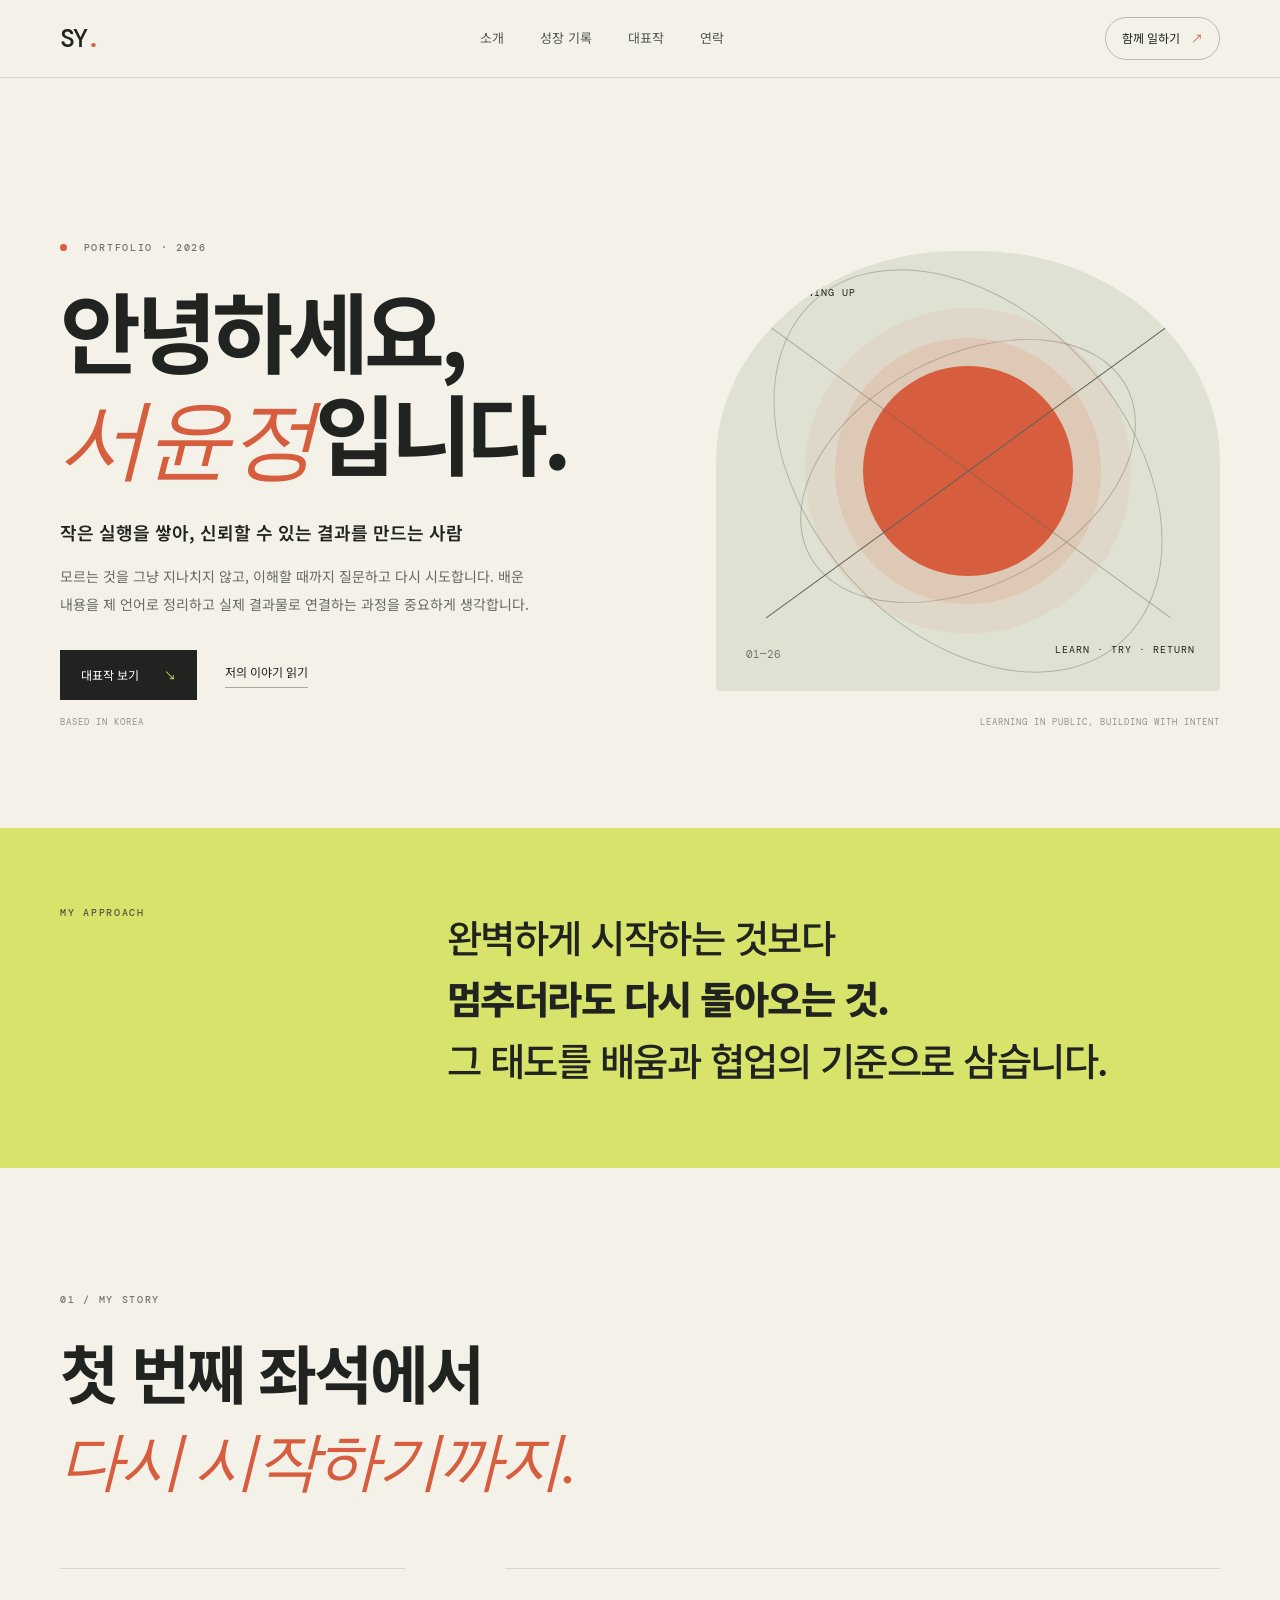
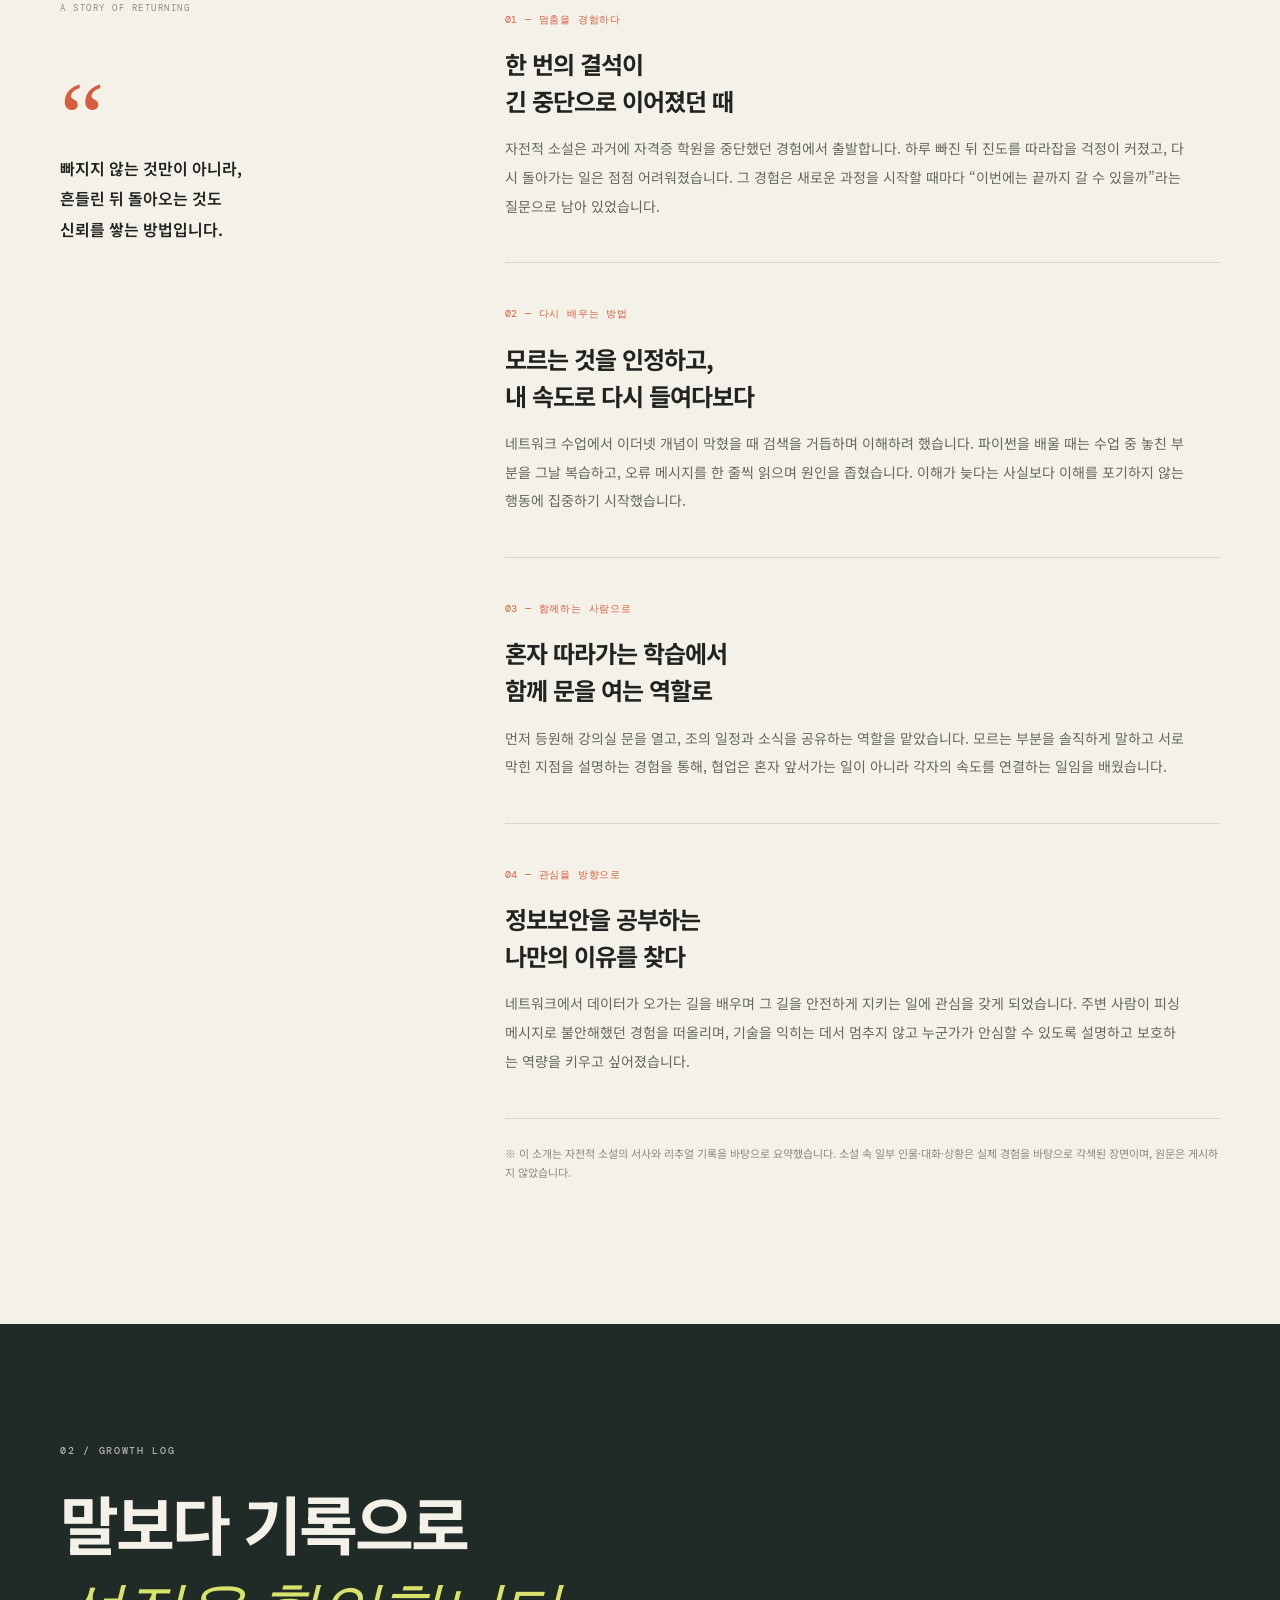
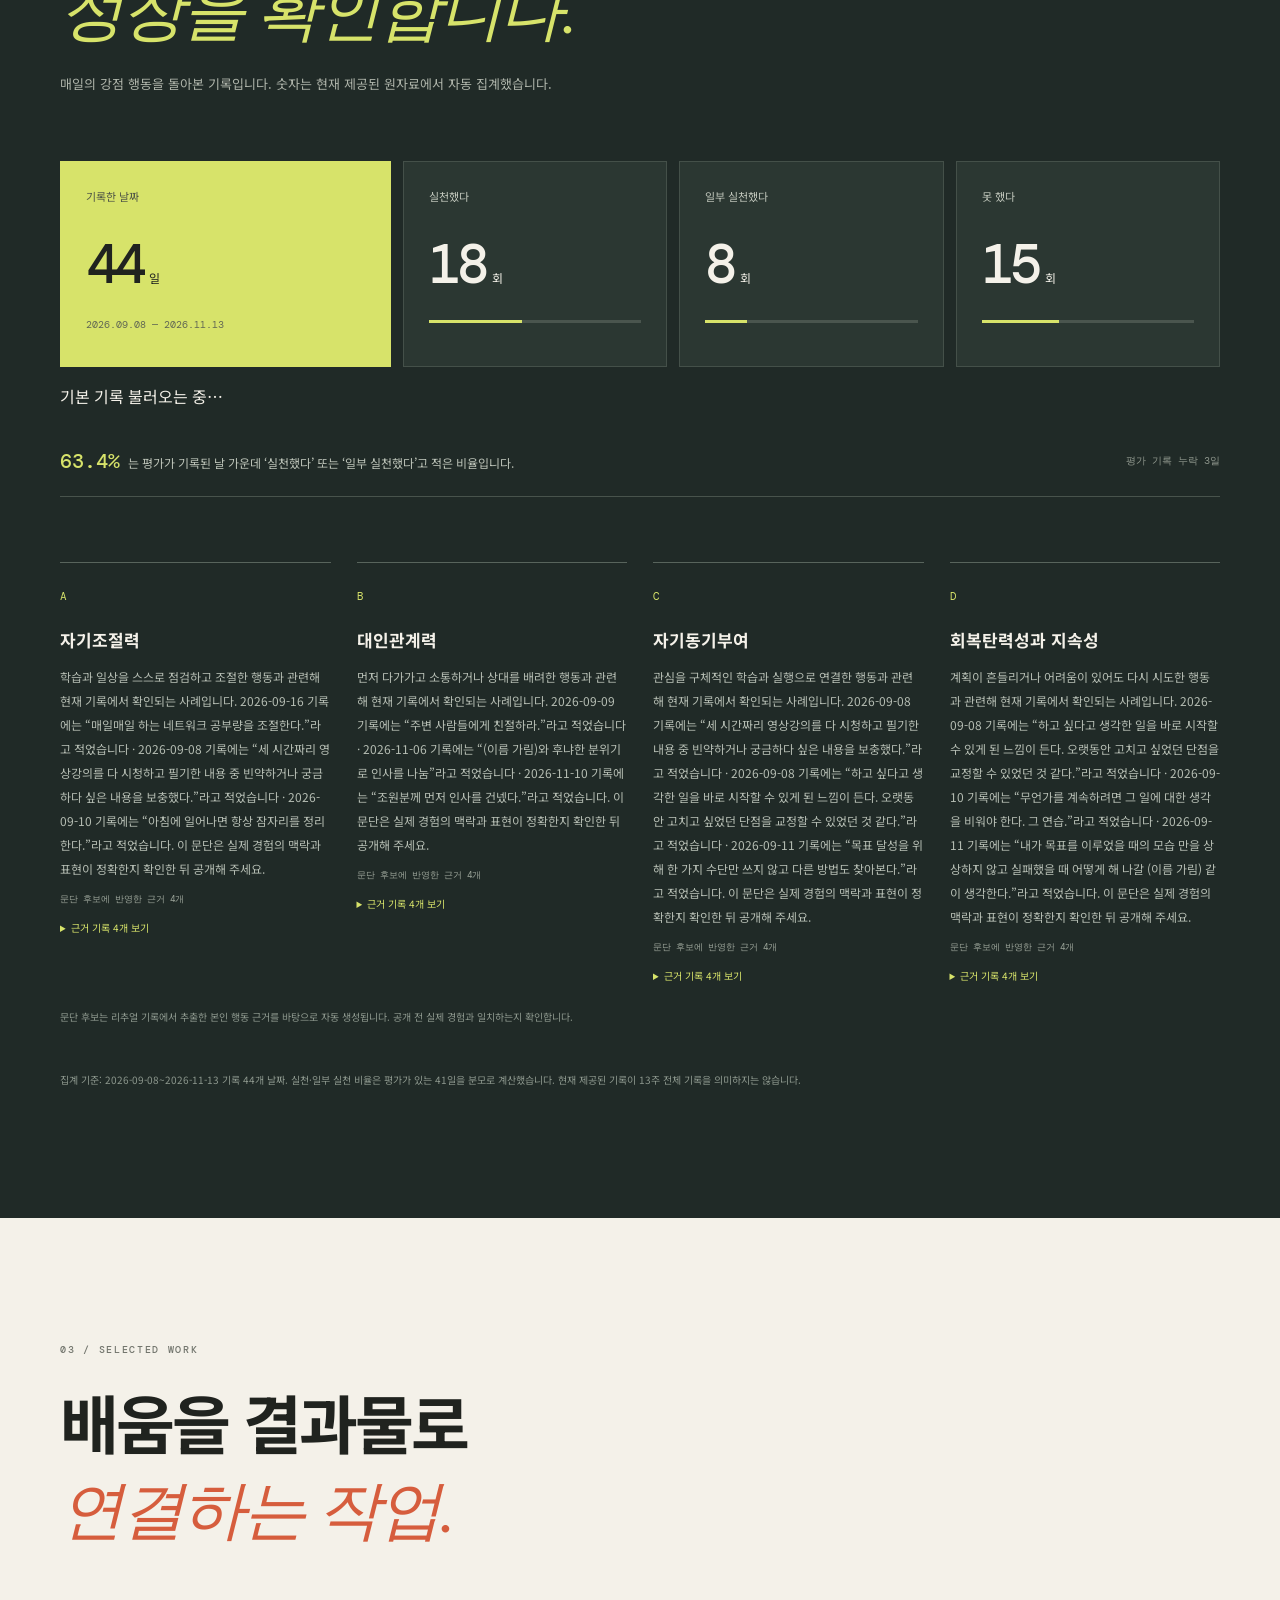
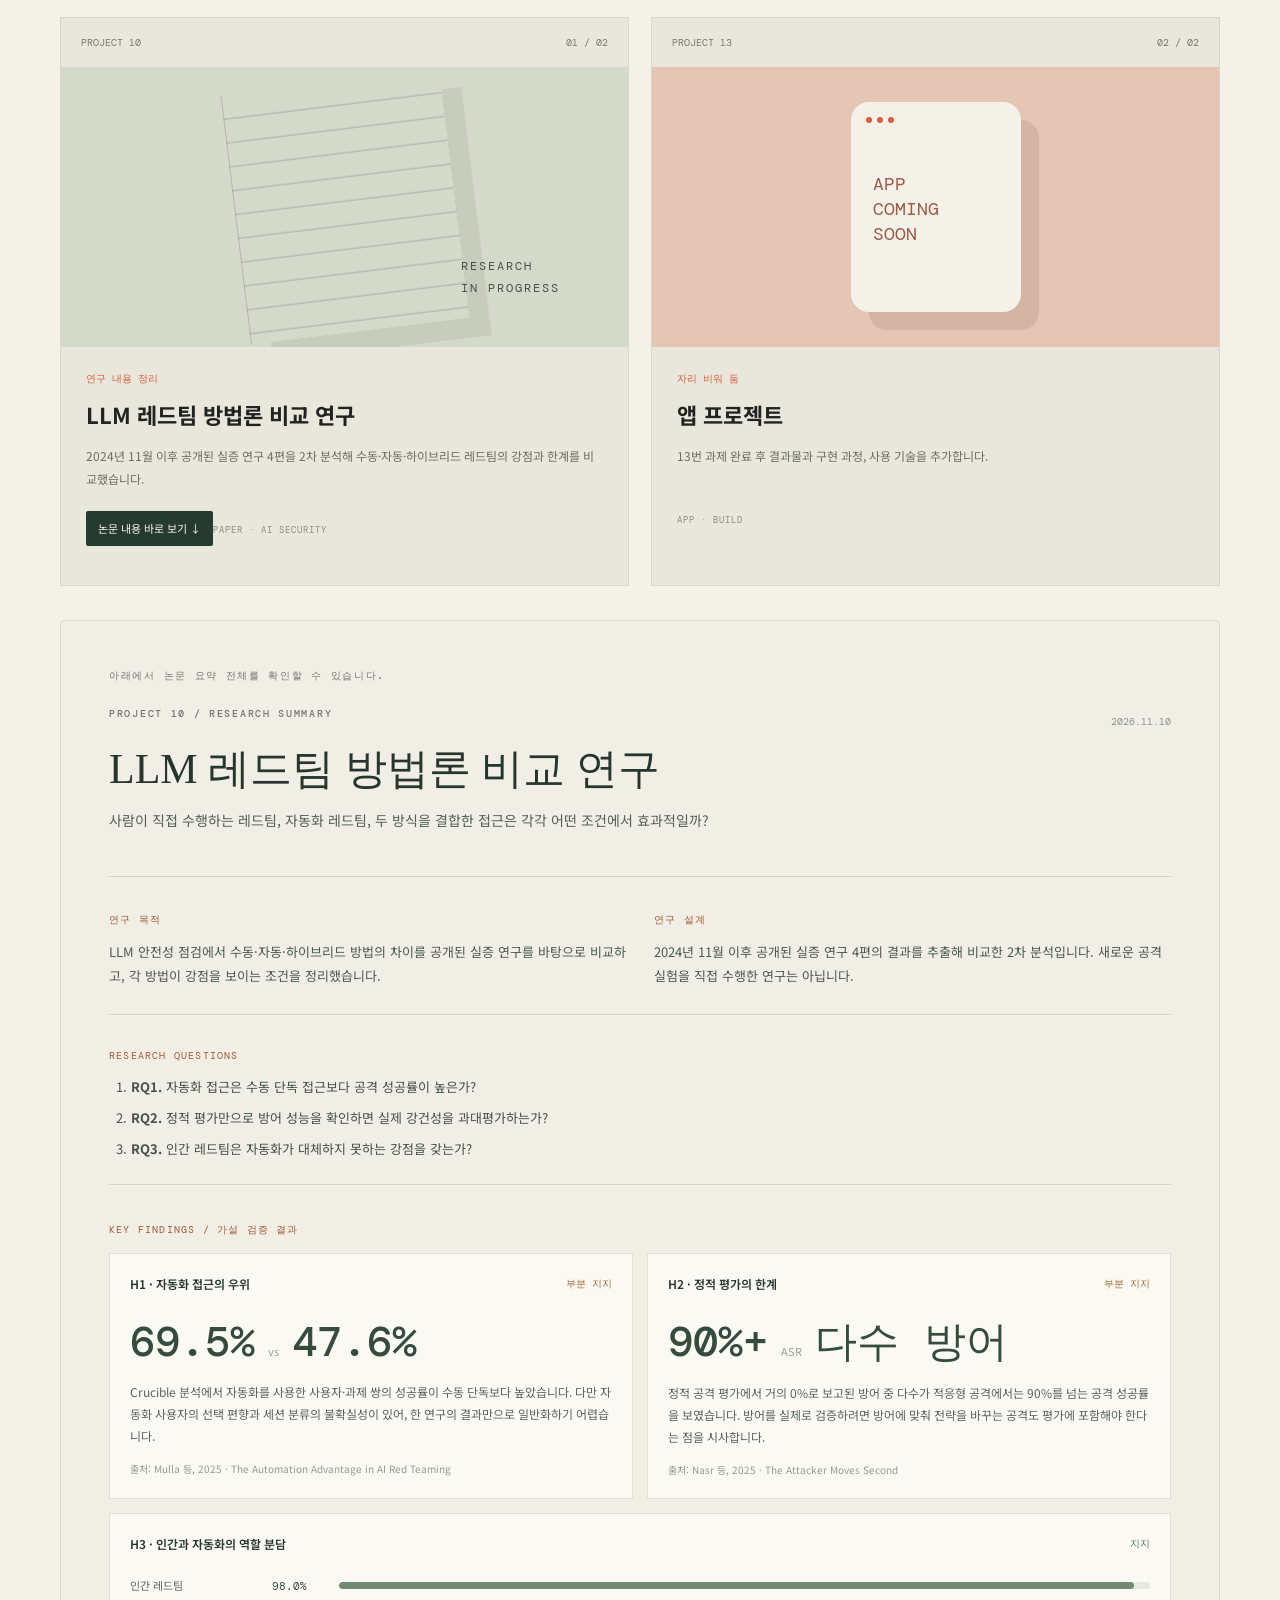
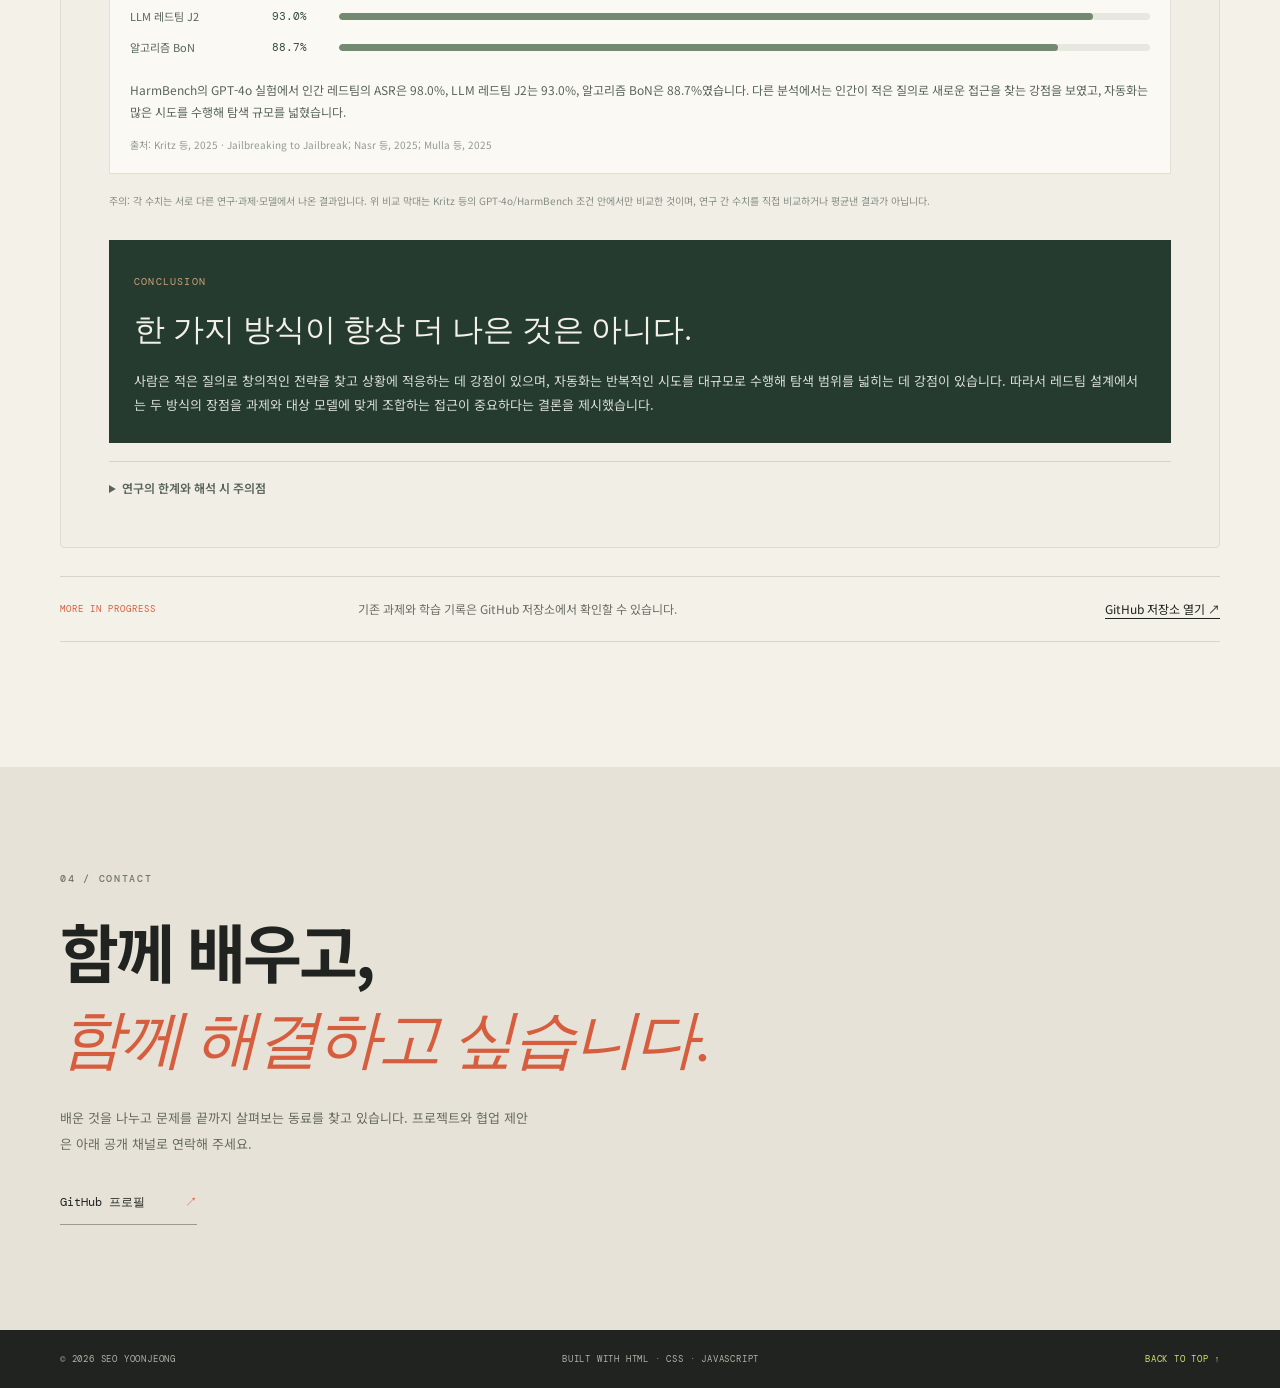
==== t11/index.html @ 9ac3fb68 "Add files via upload" ====
<!doctype html>
<html lang="ko">
<head>
  <meta charset="utf-8">
  <meta name="viewport" content="width=device-width, initial-scale=1">
  <meta name="description" content="서윤정의 학습과 실행, 회복과 성장을 기록한 포트폴리오">
  <meta name="theme-color" content="#f4f1e9">
  <title>서윤정 | 작은 실행을 쌓아 만드는 신뢰</title>
  <link rel="preconnect" href="https://fonts.googleapis.com">
  <link rel="preconnect" href="https://fonts.gstatic.com" crossorigin>
  <link href="https://fonts.googleapis.com/css2?family=DM+Mono:wght@400;500&family=Noto+Sans+KR:wght@400;500;600;700;800&display=swap" rel="stylesheet">
  <link rel="stylesheet" href="style.css">
</head>
<body>
  <header class="topbar">
    <a class="brand" href="#home" aria-label="맨 위로">SY<span>.</span></a>
    <nav aria-label="주요 메뉴">
      <a href="#story">소개</a><a href="#growth">성장 기록</a><a href="#work">대표작</a><a href="#contact">연락</a>
    </nav>
    <a class="nav-cta" href="#contact">함께 일하기 <span>↗</span></a>
  </header>

  <main>
    <section class="hero section-wrap" id="home">
      <div class="hero-copy">
        <p class="eyebrow"><span class="dot"></span> PORTFOLIO · 2026</p>
        <h1>안녕하세요,<br><em id="heroName">서윤정</em>입니다.</h1>
        <p class="hero-line" id="tagline">작은 실행을 쌓아, 신뢰할 수 있는 결과를 만드는 사람</p>
        <p class="hero-desc">모르는 것을 그냥 지나치지 않고, 이해할 때까지 질문하고 다시 시도합니다. 배운 내용을 제 언어로 정리하고 실제 결과물로 연결하는 과정을 중요하게 생각합니다.</p>
        <div class="hero-actions">
          <a class="button button-dark" href="#work">대표작 보기 <span>↘</span></a>
          <a class="text-link" href="#story">저의 이야기 읽기</a>
        </div>
      </div>
      <div class="hero-art" aria-label="성장과 반복을 상징하는 추상 그래픽">
        <div class="orbit orbit-one"></div><div class="orbit orbit-two"></div>
        <div class="sun"></div><div class="path path-one"></div><div class="path path-two"></div>
        <span class="art-label label-top">KEEP SHOWING UP</span>
        <span class="art-label label-bottom">LEARN · TRY · RETURN</span>
        <span class="art-number">01—26</span>
      </div>
      <div class="hero-foot"><span>BASED IN KOREA</span><span>LEARNING IN PUBLIC, BUILDING WITH INTENT</span></div>
    </section>

    <section class="intro-band">
      <div class="section-wrap intro-grid">
        <p class="eyebrow">MY APPROACH</p>
        <p class="intro-statement">완벽하게 시작하는 것보다<br><strong>멈추더라도 다시 돌아오는 것.</strong><br>그 태도를 배움과 협업의 기준으로 삼습니다.</p>
      </div>
    </section>

    <section class="section-wrap story-section" id="story">
      <div class="section-heading">
        <p class="eyebrow">01 / MY STORY</p>
        <h2>첫 번째 좌석에서<br><em>다시 시작하기까지.</em></h2>
      </div>
      <div class="story-layout">
        <div class="story-aside">
          <span class="vertical-note">A STORY OF RETURNING</span>
          <div class="quote-mark">“</div>
          <p>빠지지 않는 것만이 아니라,<br>흔들린 뒤 돌아오는 것도<br>신뢰를 쌓는 방법입니다.</p>
        </div>
        <div class="story-body">
          <article class="story-block">
            <span class="story-index">01 — 멈춤을 경험하다</span>
            <h3>한 번의 결석이<br>긴 중단으로 이어졌던 때</h3>
            <p>자전적 소설은 과거에 자격증 학원을 중단했던 경험에서 출발합니다. 하루 빠진 뒤 진도를 따라잡을 걱정이 커졌고, 다시 돌아가는 일은 점점 어려워졌습니다. 그 경험은 새로운 과정을 시작할 때마다 “이번에는 끝까지 갈 수 있을까”라는 질문으로 남아 있었습니다.</p>
          </article>
          <article class="story-block">
            <span class="story-index">02 — 다시 배우는 방법</span>
            <h3>모르는 것을 인정하고,<br>내 속도로 다시 들여다보다</h3>
            <p>네트워크 수업에서 이더넷 개념이 막혔을 때 검색을 거듭하며 이해하려 했습니다. 파이썬을 배울 때는 수업 중 놓친 부분을 그날 복습하고, 오류 메시지를 한 줄씩 읽으며 원인을 좁혔습니다. 이해가 늦다는 사실보다 이해를 포기하지 않는 행동에 집중하기 시작했습니다.</p>
          </article>
          <article class="story-block">
            <span class="story-index">03 — 함께하는 사람으로</span>
            <h3>혼자 따라가는 학습에서<br>함께 문을 여는 역할로</h3>
            <p>먼저 등원해 강의실 문을 열고, 조의 일정과 소식을 공유하는 역할을 맡았습니다. 모르는 부분을 솔직하게 말하고 서로 막힌 지점을 설명하는 경험을 통해, 협업은 혼자 앞서가는 일이 아니라 각자의 속도를 연결하는 일임을 배웠습니다.</p>
          </article>
          <article class="story-block">
            <span class="story-index">04 — 관심을 방향으로</span>
            <h3>정보보안을 공부하는<br>나만의 이유를 찾다</h3>
            <p>네트워크에서 데이터가 오가는 길을 배우며 그 길을 안전하게 지키는 일에 관심을 갖게 되었습니다. 주변 사람이 피싱 메시지로 불안해했던 경험을 떠올리며, 기술을 익히는 데서 멈추지 않고 누군가가 안심할 수 있도록 설명하고 보호하는 역량을 키우고 싶어졌습니다.</p>
          </article>
          <p class="story-disclaimer">※ 이 소개는 자전적 소설의 서사와 리추얼 기록을 바탕으로 요약했습니다. 소설 속 일부 인물·대화·상황은 실제 경험을 바탕으로 각색된 장면이며, 원문은 게시하지 않았습니다.</p>
        </div>
      </div>
    </section>

    <section class="growth-section" id="growth">
      <div class="section-wrap">
        <div class="section-heading light-heading">
          <p class="eyebrow">02 / GROWTH LOG</p>
          <h2>말보다 기록으로<br><em>성장을 확인합니다.</em></h2>
          <p class="heading-note">매일의 강점 행동을 돌아본 기록입니다. 숫자는 현재 제공된 원자료에서 자동 집계했습니다.</p>
        </div>
        <div class="metrics-grid">
          <div class="metric-card metric-feature">
            <p class="metric-label">기록한 날짜</p><strong id="recordDays">44</strong><span>일</span>
            <p class="metric-sub" id="periodText">2026.09.08 — 2026.11.13</p>
          </div>
          <div class="metric-card">
            <p class="metric-label">실천했다</p><strong id="fullCount">18</strong><span>회</span>
            <div class="metric-bar"><i id="fullBar"></i></div>
          </div>
          <div class="metric-card">
            <p class="metric-label">일부 실천했다</p><strong id="partialCount">8</strong><span>회</span>
            <div class="metric-bar"><i id="partialBar"></i></div>
          </div>
          <div class="metric-card">
            <p class="metric-label">못 했다</p><strong id="notDoneCount">15</strong><span>회</span>
            <div class="metric-bar"><i id="notDoneBar"></i></div>
          </div>
        </div>
        <p class="data-source-status" id="dataSourceStatus" aria-live="polite">기본 기록 불러오는 중…</p>
        <div class="growth-foot">
          <p><strong id="followRate">63.4%</strong>는 평가가 기록된 날 가운데 ‘실천했다’ 또는 ‘일부 실천했다’고 적은 비율입니다.</p>
          <span id="missingText">평가 기록 누락 3일</span>
        </div>
        <div class="evidence-grid" id="paragraphCandidates">
          <article><span class="evidence-no">A</span><h3>자기조절력</h3><p>문단 후보를 불러오는 중입니다.</p></article>
          <article><span class="evidence-no">B</span><h3>대인관계력</h3><p>문단 후보를 불러오는 중입니다.</p></article>
          <article><span class="evidence-no">C</span><h3>자기동기부여</h3><p>문단 후보를 불러오는 중입니다.</p></article>
          <article><span class="evidence-no">D</span><h3>회복탄력성과 지속성</h3><p>문단 후보를 불러오는 중입니다.</p></article>
        </div>
        <p class="candidate-note">문단 후보는 리추얼 기록에서 추출한 본인 행동 근거를 바탕으로 자동 생성됩니다. 공개 전 실제 경험과 일치하는지 확인합니다.</p>
        <p class="data-caveat" id="sourceNote">현재 제공된 리추얼 기록(2026-09-08~2026-11-13, 44개 날짜)을 기준으로 계산했습니다. 이는 13주 전체 기록이 아니라 현재 전달된 44일치 자료입니다.</p>
      </div>
    </section>

    <section class="section-wrap work-section" id="work">
      <div class="section-heading">
        <p class="eyebrow">03 / SELECTED WORK</p>
        <h2>배움을 결과물로<br><em>연결하는 작업.</em></h2>
      </div>
      <div class="work-grid" id="projectGrid">
        <article class="work-card work-paper">
          <div class="work-top"><span>PROJECT 10</span><span>01 / 02</span></div>
          <div class="work-visual visual-paper"><div class="paper-lines"></div><span>RESEARCH<br>IN PROGRESS</span></div>
          <div class="work-info"><p class="work-status">연구 내용 정리</p><h3>LLM 레드팀 방법론 비교 연구</h3><p>수동·자동·하이브리드 레드팀의 효과와 한계를 실증 연구 4편을 바탕으로 비교했습니다.</p><a class="paper-jump" href="#project10-detail">논문 내용 바로 보기 ↓</a><span class="work-tag">PAPER · AI SECURITY</span></div>
        </article>
        <article class="work-card work-app">
          <div class="work-top"><span>PROJECT 13</span><span>02 / 02</span></div>
          <div class="work-visual visual-app"><div class="app-window"><i></i><i></i><i></i><b>APP<br>COMING<br>SOON</b></div></div>
          <div class="work-info"><p class="work-status">자리 비워 둠</p><h3>앱 프로젝트</h3><p>13번 과제 완료 후 결과물과 구현 과정, 사용 기술을 추가합니다.</p><span class="work-tag">APP · BUILD</span></div>
        </article>
      </div>

      <article class="paper-detail" id="project10-detail">
        <p class="eyebrow">아래에서 논문 요약 전체를 확인할 수 있습니다.</p>
        <div class="paper-detail-head">
          <div>
            <p class="eyebrow">PROJECT 10 / RESEARCH SUMMARY</p>
            <h3>LLM 레드팀 방법론 비교 연구</h3>
            <p class="paper-lead">사람이 직접 수행하는 레드팀, 자동화 레드팀, 두 방식을 결합한 접근은 각각 어떤 조건에서 효과적일까?</p>
          </div>
          <span class="paper-date">2026.11.10</span>
        </div>

        <div class="paper-overview">
          <div>
            <span class="paper-label">연구 목적</span>
            <p>LLM 안전성 점검에서 수동·자동·하이브리드 방법의 차이를 공개된 실증 연구를 바탕으로 비교하고, 각 방법이 강점을 보이는 조건을 정리했습니다.</p>
          </div>
          <div>
            <span class="paper-label">연구 설계</span>
            <p>2024년 11월 이후 공개된 실증 연구 4편의 결과를 추출해 비교한 2차 분석입니다. 새로운 공격 실험을 직접 수행한 연구는 아닙니다.</p>
          </div>
        </div>

        <div class="paper-questions">
          <p class="paper-label">RESEARCH QUESTIONS</p>
          <ol>
            <li><b>RQ1.</b> 자동화 접근은 수동 단독 접근보다 공격 성공률이 높은가?</li>
            <li><b>RQ2.</b> 정적 평가만으로 방어 성능을 확인하면 실제 강건성을 과대평가하는가?</li>
            <li><b>RQ3.</b> 인간 레드팀은 자동화가 대체하지 못하는 강점을 갖는가?</li>
          </ol>
        </div>

        <div class="paper-results">
          <p class="paper-label">KEY FINDINGS / 가설 검증 결과</p>
          <div class="finding-grid">
            <section class="finding-card">
              <div class="finding-top"><span>H1 · 자동화 접근의 우위</span><b class="partial">부분 지지</b></div>
              <div class="finding-numbers"><strong>69.5%</strong><i>vs</i><strong>47.6%</strong></div>
              <p>Crucible 분석에서 자동화를 사용한 사용자·과제 쌍의 성공률이 수동 단독보다 높았습니다. 다만 자동화 사용자의 선택 편향과 세션 분류의 불확실성이 있어, 한 연구의 결과만으로 일반화하기 어렵습니다.</p>
              <small>출처: Mulla 등, 2025 · The Automation Advantage in AI Red Teaming</small>
            </section>
            <section class="finding-card">
              <div class="finding-top"><span>H2 · 정적 평가의 한계</span><b class="partial">부분 지지</b></div>
              <div class="finding-numbers"><strong>90%+</strong><i>ASR</i><strong>다수 방어</strong></div>
              <p>정적 공격 평가에서 거의 0%로 보고된 방어 중 다수가 적응형 공격에서는 90%를 넘는 공격 성공률을 보였습니다. 방어를 실제로 검증하려면 방어에 맞춰 전략을 바꾸는 공격도 평가에 포함해야 한다는 점을 시사합니다.</p>
              <small>출처: Nasr 등, 2025 · The Attacker Moves Second</small>
            </section>
            <section class="finding-card finding-wide">
              <div class="finding-top"><span>H3 · 인간과 자동화의 역할 분담</span><b class="supported">지지</b></div>
              <div class="comparison-bars">
                <div><span>인간 레드팀</span><b>98.0%</b><i><em style="width:98%"></em></i></div>
                <div><span>LLM 레드팀 J2</span><b>93.0%</b><i><em style="width:93%"></em></i></div>
                <div><span>알고리즘 BoN</span><b>88.7%</b><i><em style="width:88.7%"></em></i></div>
              </div>
              <p>HarmBench의 GPT-4o 실험에서 인간 레드팀의 ASR은 98.0%, LLM 레드팀 J2는 93.0%, 알고리즘 BoN은 88.7%였습니다. 다른 분석에서는 인간이 적은 질의로 새로운 접근을 찾는 강점을 보였고, 자동화는 많은 시도를 수행해 탐색 규모를 넓혔습니다.</p>
              <small>출처: Kritz 등, 2025 · Jailbreaking to Jailbreak; Nasr 등, 2025; Mulla 등, 2025</small>
            </section>
          </div>
          <p class="paper-caveat">주의: 각 수치는 서로 다른 연구·과제·모델에서 나온 결과입니다. 위 비교 막대는 Kritz 등의 GPT-4o/HarmBench 조건 안에서만 비교한 것이며, 연구 간 수치를 직접 비교하거나 평균낸 결과가 아닙니다.</p>
        </div>

        <div class="paper-conclusion">
          <span class="paper-label">CONCLUSION</span>
          <h4>한 가지 방식이 항상 더 나은 것은 아니다.</h4>
          <p>사람은 적은 질의로 창의적인 전략을 찾고 상황에 적응하는 데 강점이 있으며, 자동화는 반복적인 시도를 대규모로 수행해 탐색 범위를 넓히는 데 강점이 있습니다. 따라서 레드팀 설계에서는 두 방식의 장점을 과제와 대상 모델에 맞게 조합하는 접근이 중요하다는 결론을 제시했습니다.</p>
        </div>

        <details class="paper-limitations">
          <summary>연구의 한계와 해석 시 주의점</summary>
          <ul>
            <li>공개된 연구를 재분석한 2차 분석으로, 직접 실험이나 인과관계 검증은 수행하지 않았습니다.</li>
            <li>연구마다 성공률 정의, 판정 방식, 대상 모델과 과제가 달라 수치를 서로 직접 비교할 수 없습니다.</li>
            <li>가설 검증은 실증 연구 4편에 의존하며, 문헌 검색도 체계적 학술 데이터베이스 검색은 아니었습니다.</li>
            <li>일부 문헌은 초록·서지 정보 수준에서만 확인했고, Nasr 등의 연구는 심사 중인 프리프린트입니다.</li>
            <li>H1과 H2는 직접 확인한 연구가 제한적이거나 교란 요인이 있어 부분 지지로 판정했습니다.</li>
          </ul>
        </details>
      </article>

      <div class="more-work"><span>MORE IN PROGRESS</span><p>기존 과제와 학습 기록은 GitHub 저장소에서 확인할 수 있습니다.</p><a href="https://github.com/tjdbswjd0520-sys/skt-aleph-t" target="_blank" rel="noopener noreferrer">GitHub 저장소 열기 ↗</a></div>
    </section>

    <section class="contact-section" id="contact">
      <div class="section-wrap contact-inner">
        <p class="eyebrow">04 / CONTACT</p>
        <h2>함께 배우고,<br><em>함께 해결하고 싶습니다.</em></h2>
        <p>배운 것을 나누고 문제를 끝까지 살펴보는 동료를 찾고 있습니다. 프로젝트와 협업 제안은 아래 공개 채널로 연락해 주세요.</p>
        <a class="contact-link" href="https://github.com/tjdbswjd0520-sys" target="_blank" rel="noopener noreferrer">GitHub 프로필 <span>↗</span></a>
      </div>
    </section>
  </main>

  <footer class="footer">
    <div class="section-wrap footer-inner"><span>© 2026 SEO YOONJEONG</span><span>BUILT WITH HTML · CSS · JAVASCRIPT</span><a href="#home">BACK TO TOP ↑</a></div>
  </footer>

  <script src="script.js"></script>
</body>
</html>
---- t11/style.css ----
@import url('https://fonts.googleapis.com/css2?family=DM+Mono:wght@400;500&family=Noto+Sans+KR:wght@400;500;600;700;800&display=swap');
:root{--paper:#f4f1e9;--ink:#20231f;--muted:#73766e;--line:#d8d5ca;--orange:#d65d3d;--lime:#d7e36a;--dark:#202a27;--serif:Georgia,'Times New Roman',serif}
*{box-sizing:border-box}html{scroll-behavior:smooth;scroll-padding-top:90px}body{margin:0;background:var(--paper);color:var(--ink);font-family:'Noto Sans KR',sans-serif;line-height:1.7}a{color:inherit;text-decoration:none}.section-wrap{width:min(1160px,calc(100% - 64px));margin:0 auto}.topbar{height:78px;padding:0 max(32px,calc((100vw - 1160px)/2));display:flex;align-items:center;justify-content:space-between;border-bottom:1px solid var(--line);position:sticky;top:0;background:rgba(244,241,233,.92);backdrop-filter:blur(14px);z-index:20}.brand{font:500 25px 'DM Mono';letter-spacing:-2px}.brand span{color:var(--orange)}nav{display:flex;gap:36px;font-size:13px;color:#55584f}nav a:hover,.text-link:hover{color:var(--orange)}.nav-cta{font-size:12px;border:1px solid #b9b7ad;padding:10px 16px;border-radius:30px}.nav-cta span{color:var(--orange);margin-left:8px}.hero{min-height:680px;padding-top:105px;position:relative;display:grid;grid-template-columns:1.1fr .9fr;align-items:center;gap:40px}.eyebrow{font:500 10px 'DM Mono';letter-spacing:1.7px;color:var(--muted);margin:0 0 24px}.dot{display:inline-block;width:7px;height:7px;background:var(--orange);border-radius:50%;margin-right:9px}.hero h1{font-size:clamp(54px,7vw,88px);line-height:1.16;letter-spacing:-5px;margin:0;font-weight:700}.hero h1 em,.section-heading h2 em,.contact-inner h2 em{font-family:var(--serif);font-weight:400;color:var(--orange);letter-spacing:-3px}.hero-line{font-size:18px;font-weight:600;margin:26px 0 12px}.hero-desc{max-width:470px;color:#686b62;font-size:14px;line-height:2}.hero-actions{display:flex;align-items:center;gap:28px;margin-top:32px}.button{display:inline-flex;align-items:center;gap:25px;padding:15px 21px;font-size:12px}.button-dark{background:var(--ink);color:white}.button-dark span{color:var(--lime)}.text-link{font-size:12px;border-bottom:1px solid #a9a79d;padding-bottom:4px}.hero-art{height:440px;position:relative;overflow:hidden;background:#dfe2d2;border-radius:48% 48% 4px 4px}.sun{position:absolute;width:210px;height:210px;background:var(--orange);border-radius:50%;left:50%;top:50%;transform:translate(-50%,-50%);box-shadow:0 0 0 28px rgba(214,93,61,.12),0 0 0 58px rgba(214,93,61,.08)}.orbit{position:absolute;border:1px solid rgba(32,35,31,.25);border-radius:50%;left:50%;top:50%;transform:translate(-50%,-50%) rotate(-28deg)}.orbit-one{width:360px;height:230px}.orbit-two{width:460px;height:320px;transform:translate(-50%,-50%) rotate(48deg)}.path{position:absolute;width:1px;background:#59645a;height:500px;left:50%;top:-30px;transform:rotate(54deg)}.path-two{transform:rotate(-54deg);opacity:.45}.art-label{position:absolute;font:10px 'DM Mono';letter-spacing:1px}.label-top{top:35px;left:35px}.label-bottom{bottom:35px;right:25px}.art-number{position:absolute;bottom:30px;left:30px;font:11px 'DM Mono';color:#73766e}.hero-foot{position:absolute;bottom:30px;left:0;right:0;display:flex;justify-content:space-between;font:9px 'DM Mono';letter-spacing:1px;color:#92938b}.intro-band{margin-top:70px;background:var(--lime);padding:78px 0}.intro-grid{display:grid;grid-template-columns:1fr 2fr}.intro-grid .eyebrow{color:#525944}.intro-statement{font-size:clamp(24px,3vw,39px);line-height:1.6;letter-spacing:-1.5px;margin:0;font-weight:500}.intro-statement strong{font-weight:800}.story-section{padding-top:125px;padding-bottom:130px}.section-heading{margin-bottom:65px}.section-heading h2,.contact-inner h2{font-size:clamp(42px,5vw,64px);line-height:1.3;letter-spacing:-3px;margin:0}.story-layout{display:grid;grid-template-columns:.65fr 1.35fr;gap:100px}.story-aside{border-top:1px solid var(--line);padding-top:22px;align-self:start;position:sticky;top:120px}.vertical-note{font:9px 'DM Mono';letter-spacing:1.5px;color:#8b8d83}.quote-mark{font:100px var(--serif);line-height:1;color:var(--orange);margin-top:50px}.story-aside p{font-size:16px;line-height:1.9;font-weight:600;margin-top:-15px}.story-body{border-top:1px solid var(--line)}.story-block{padding:34px 0 42px;border-bottom:1px solid var(--line)}.story-index{font:10px 'DM Mono';color:var(--orange);letter-spacing:.8px}.story-block h3{font-size:24px;line-height:1.55;letter-spacing:-1px;margin:15px 0}.story-block p{font-size:14px;line-height:2.05;color:#666960;margin:0;max-width:680px}.story-disclaimer{font-size:11px;color:#8a8b83;line-height:1.8;margin-top:25px}.growth-section{background:var(--dark);color:#f4f1e9;padding:120px 0}.light-heading .eyebrow{color:#b0b5a9}.light-heading h2 em{color:var(--lime)}.heading-note{font-size:13px;color:#aeb4aa;margin-top:20px}.metrics-grid{display:grid;grid-template-columns:1.25fr 1fr 1fr 1fr;gap:12px;margin-top:60px}.metric-card{min-height:190px;padding:25px;background:#2b3732;border:1px solid #445049;position:relative}.metric-feature{background:var(--lime);color:var(--ink);border-color:var(--lime)}.metric-label{font-size:11px;color:#c1c7bc;margin:0 0 24px}.metric-feature .metric-label{color:#515747}.metric-card strong{font:500 54px 'DM Mono';letter-spacing:-4px}.metric-card>span{font-size:12px;margin-left:7px}.metric-sub{font:10px 'DM Mono';margin-top:18px;color:#616754}.metric-bar{height:3px;background:#4a554e;margin-top:20px}.metric-bar i{display:block;height:100%;background:var(--lime);width:0;transition:width .5s}.growth-foot{display:flex;justify-content:space-between;align-items:center;padding:22px 0;border-bottom:1px solid #48534c;color:#bdc4b9;font-size:12px}.growth-foot p{margin:0}.growth-foot strong{font:500 20px 'DM Mono';color:var(--lime);margin-right:8px}.growth-foot span{font:10px 'DM Mono';color:#91998f}.evidence-grid{display:grid;grid-template-columns:repeat(4,1fr);gap:26px;padding-top:65px}.evidence-grid article{border-top:1px solid #58645c;padding-top:17px}.evidence-no{font:11px 'DM Mono';color:var(--lime)}.evidence-grid h3{font-size:17px;margin:18px 0 10px}.evidence-grid p{font-size:12px;line-height:2;color:#b5bdb3;margin:0}.data-caveat{font-size:10px;color:#8d988e;margin-top:45px}.work-section{padding:125px 0}.work-grid{display:grid;grid-template-columns:1fr 1fr;gap:22px}.work-card{background:#e9e6dc;border:1px solid #d9d6cb}.work-top{display:flex;justify-content:space-between;padding:18px 20px;font:10px 'DM Mono';color:#77796f}.work-visual{height:280px;display:flex;align-items:center;justify-content:center;overflow:hidden;position:relative}.visual-paper{background:#d5d9ca}.paper-lines{width:220px;height:250px;background:repeating-linear-gradient(to bottom,transparent 0 22px,rgba(45,56,48,.18) 23px 24px);border-left:1px solid rgba(45,56,48,.2);transform:rotate(-7deg);box-shadow:20px 20px 0 rgba(45,56,48,.08)}.visual-paper>span{position:absolute;font:12px 'DM Mono';letter-spacing:2px;line-height:1.8;right:12%;bottom:17%;color:#465348}.visual-app{background:#e5c5b4}.app-window{width:170px;height:210px;background:#f4f1e9;border-radius:18px;box-shadow:18px 18px 0 rgba(94,58,44,.12);padding:15px;display:flex;gap:5px;position:relative}.app-window i{width:6px;height:6px;background:#d65d3d;border-radius:50%}.app-window b{position:absolute;left:22px;top:70px;font:18px 'DM Mono';line-height:1.4;color:#9b5c45}.work-info{padding:25px}.work-status{font:10px 'DM Mono';color:var(--orange);margin:0 0 10px}.work-info h3{font-size:22px;margin:0 0 10px}.work-info>p:not(.work-status){font-size:12px;color:#6c6f66;line-height:1.9;min-height:46px}.work-tag{font:9px 'DM Mono';letter-spacing:1px;color:#8b8e84}.more-work{margin-top:28px;padding:22px 0;border-top:1px solid var(--line);border-bottom:1px solid var(--line);display:grid;grid-template-columns:1fr 2fr 1fr;align-items:center;gap:15px}.more-work span{font:9px 'DM Mono';color:var(--orange);letter-spacing:1px}.more-work p{font-size:12px;color:#6c6f66;margin:0}.more-work a{font-size:12px;text-decoration:underline;text-underline-offset:4px;text-align:right}.contact-section{background:#e6e2d7;padding:105px 0}.contact-inner{max-width:1160px}.contact-inner h2 em{color:var(--orange)}.contact-inner>p:not(.eyebrow){max-width:470px;font-size:13px;line-height:2;color:#686b62;margin:24px 0}.contact-link{display:inline-flex;gap:40px;padding:13px 0;border-bottom:1px solid #9a9a8d;font:12px 'DM Mono'}.contact-link span{color:var(--orange)}.footer{background:var(--ink);color:#aeb2a7;padding:23px 0}.footer-inner{display:flex;justify-content:space-between;font:9px 'DM Mono';letter-spacing:.8px}.footer a{color:var(--lime)}.update-toggle{position:fixed;right:22px;bottom:20px;z-index:30;background:var(--lime);border:0;border-radius:30px;padding:13px 18px;font:600 11px 'Noto Sans KR';box-shadow:0 8px 28px #0002;cursor:pointer}.update-toggle span{font-size:16px;margin-left:8px}.update-panel{position:fixed;right:22px;bottom:78px;width:min(370px,calc(100vw - 44px));background:#fffdf7;border:1px solid var(--line);padding:28px;z-index:31;box-shadow:0 18px 50px #0002}.update-panel[hidden]{display:none}.update-panel h2{font-size:23px;margin:0 0 12px}.update-panel>p:not(.eyebrow){font-size:12px;color:#686b62;line-height:1.9}.panel-close{position:absolute;right:15px;top:12px;background:none;border:0;font-size:24px;cursor:pointer}.file-label{display:block;font-size:11px;font-weight:700;margin:20px 0 8px}.update-panel input{font:11px 'Noto Sans KR';width:100%}.update-status{background:#f0eee5;padding:10px}.reset-button{background:#252b26;color:white;border:0;padding:10px 14px;font-size:11px;cursor:pointer}.panel-note{font-size:10px!important;color:#898b82!important;border-top:1px solid var(--line);padding-top:15px;margin-top:18px}
@media(max-width:800px){.section-wrap{width:min(100% - 40px,600px)}.topbar{padding:0 20px;height:66px}nav{gap:14px}nav a{font-size:11px}.nav-cta{display:none}.hero{padding-top:75px;min-height:auto;grid-template-columns:1fr;gap:35px;padding-bottom:85px}.hero h1{font-size:62px}.hero-art{height:330px;width:100%}.hero-foot{bottom:25px;font-size:8px}.intro-band{margin-top:0;padding:55px 0}.intro-grid{grid-template-columns:1fr;gap:10px}.intro-grid .eyebrow{margin-bottom:5px}.story-section,.work-section{padding:85px 0}.section-heading{margin-bottom:42px}.story-layout{grid-template-columns:1fr;gap:30px}.story-aside{position:static;display:none}.metrics-grid{grid-template-columns:1fr 1fr}.metric-feature{grid-column:span 2}.growth-section{padding:85px 0}.evidence-grid{grid-template-columns:1fr 1fr;gap:30px 18px}.growth-foot{align-items:flex-start;gap:15px;flex-direction:column}.work-grid{grid-template-columns:1fr}.work-visual{height:240px}.more-work{grid-template-columns:1fr;gap:8px}.more-work a{text-align:left}.contact-section{padding:80px 0}.footer-inner{gap:12px;flex-wrap:wrap}.footer-inner span:nth-child(2){display:none}}
@media(max-width:420px){nav{gap:10px}nav a{font-size:10px}.hero h1{font-size:52px;letter-spacing:-3px}.hero-line{font-size:15px}.hero-art{height:280px}.section-heading h2,.contact-inner h2{font-size:39px}.evidence-grid{grid-template-columns:1fr}.metric-card{padding:18px;min-height:160px}.metric-card strong{font-size:44px}}

.candidate-note{font-size:10px;color:#8d988e;margin-top:24px;line-height:1.8}
.candidate-count{display:block;color:#9da69b;font:9px 'DM Mono';margin-top:12px}
.candidate-evidence{margin-top:13px;font-size:10px;color:#c3cbbf}
.candidate-evidence summary{cursor:pointer;color:var(--lime)}
.candidate-evidence ul{padding-left:17px;line-height:1.8}
.candidate-evidence li{margin:8px 0;overflow-wrap:anywhere}


/* Project 10 paper summary */
.paper-detail{margin-top:34px;padding:clamp(22px,4vw,48px);background:#f1eee5;border:1px solid #dedbd0;border-radius:4px;color:#26352d}
.paper-detail-head{display:flex;justify-content:space-between;align-items:flex-start;gap:24px;padding-bottom:28px;border-bottom:1px solid #d7d4c9}
.paper-detail-head h3{font-family:var(--serif);font-size:clamp(27px,4vw,42px);font-weight:500;line-height:1.2;margin:8px 0 12px}
.paper-lead{max-width:680px;color:#526056;font-size:14px;line-height:1.8}
.paper-date{font:10px 'DM Mono',monospace;color:#8b958a;white-space:nowrap;padding-top:8px}
.paper-label{font:10px 'DM Mono',monospace;letter-spacing:1.2px;color:#a05a36}
.paper-overview{display:grid;grid-template-columns:1fr 1fr;gap:28px;padding:26px 0;border-bottom:1px solid #d7d4c9}
.paper-overview p{font-size:13px;line-height:1.85;color:#4d5a50;margin:10px 0 0}
.paper-questions{padding:24px 0;border-bottom:1px solid #d7d4c9}
.paper-questions ol{padding-left:22px;margin:14px 0 0;display:grid;gap:9px;color:#455248;font-size:13px;line-height:1.7}
.paper-results{padding:28px 0 8px}
.finding-grid{display:grid;grid-template-columns:1fr 1fr;gap:14px;margin-top:16px}
.finding-card{background:#faf9f4;padding:20px;border:1px solid #e2dfd5;min-width:0}
.finding-wide{grid-column:1/-1}
.finding-top{display:flex;justify-content:space-between;align-items:center;gap:12px;font-size:12px;font-weight:600}
.finding-top b{font:10px 'DM Mono',monospace;white-space:nowrap}
.finding-top .partial{color:#a66a36}.finding-top .supported{color:#557b55}
.finding-numbers{display:flex;align-items:baseline;gap:13px;margin:19px 0 12px}
.finding-numbers strong{font:500 clamp(29px,4vw,42px) 'DM Mono',monospace;color:#344b3d}
.finding-numbers i{font-size:11px;color:#9aa197;font-style:normal}
.finding-card p{font-size:12px;line-height:1.85;color:#59655c;margin:10px 0}
.finding-card small{display:block;font-size:10px;line-height:1.6;color:#929a90;margin-top:14px}
.comparison-bars{display:grid;gap:12px;margin:22px 0}
.comparison-bars>div{display:grid;grid-template-columns:130px 55px 1fr;align-items:center;gap:12px;font-size:11px;color:#59655c}
.comparison-bars b{font:11px 'DM Mono',monospace;color:#344b3d}
.comparison-bars i{height:7px;background:#e7e8df;border-radius:10px;overflow:hidden}
.comparison-bars em{display:block;height:100%;background:#748a70;border-radius:10px}
.paper-caveat{font-size:10px;line-height:1.8;color:#858e83;margin:18px 0 0}
.paper-conclusion{margin-top:22px;padding:25px;background:#263b30;color:#f3f0e7}
.paper-conclusion .paper-label{color:#c9a27c}
.paper-conclusion h4{font-family:var(--serif);font-size:clamp(22px,3vw,31px);font-weight:500;margin:12px 0}
.paper-conclusion p{font-size:13px;line-height:1.9;color:#d8ded5;margin:0}
.paper-limitations{margin-top:18px;border-top:1px solid #d7d4c9;padding-top:16px;color:#58645a}
.paper-limitations summary{cursor:pointer;font-size:12px;font-weight:600}
.paper-limitations ul{padding-left:20px;font-size:11px;line-height:1.9;color:#727d73;margin-top:12px}
@media(max-width:680px){
 .paper-detail-head{display:block}.paper-date{display:block;margin-top:16px}
 .paper-overview,.finding-grid{grid-template-columns:1fr}
 .finding-wide{grid-column:auto}
 .comparison-bars>div{grid-template-columns:105px 48px 1fr;gap:8px}
}

.paper-jump{display:inline-block;margin:8px 0 14px;padding:8px 12px;background:#263b30;color:#f4f1e9;font-size:11px;border-radius:2px}.paper-jump:hover{background:#d65d3d}
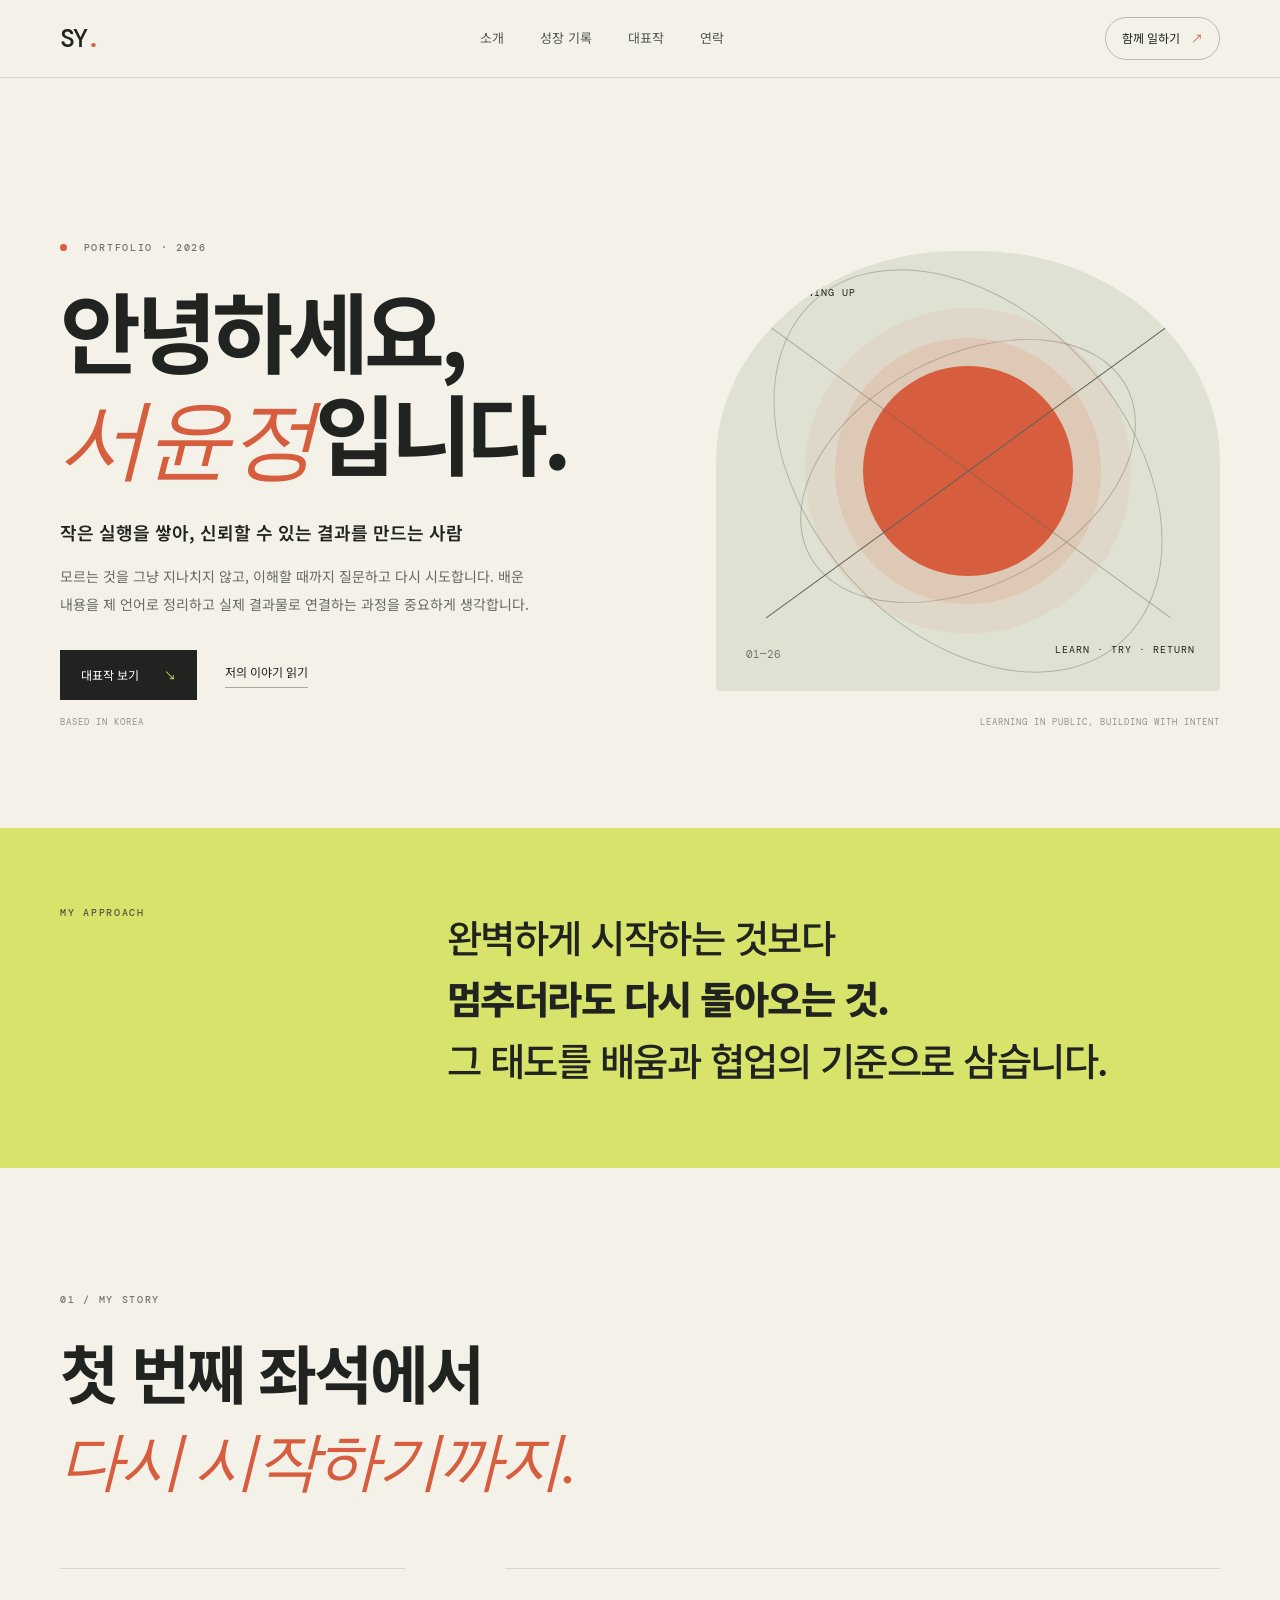
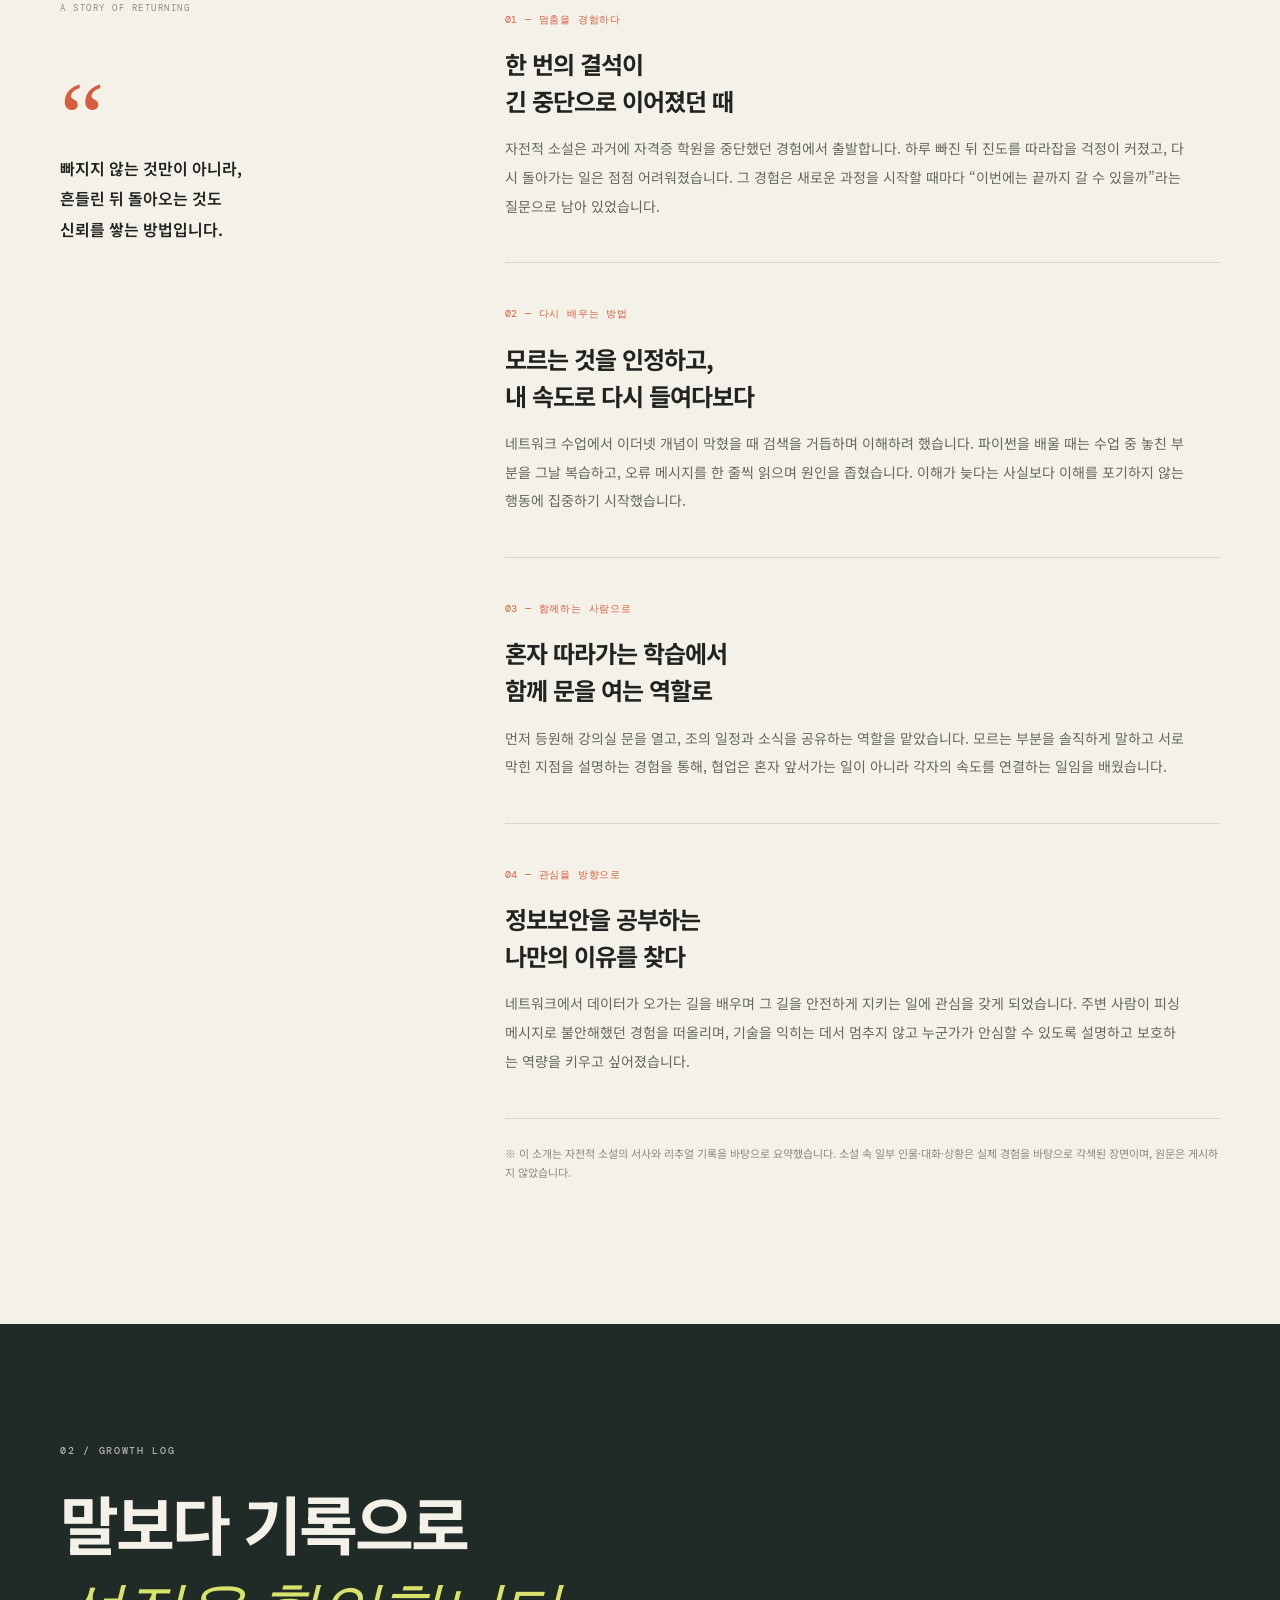
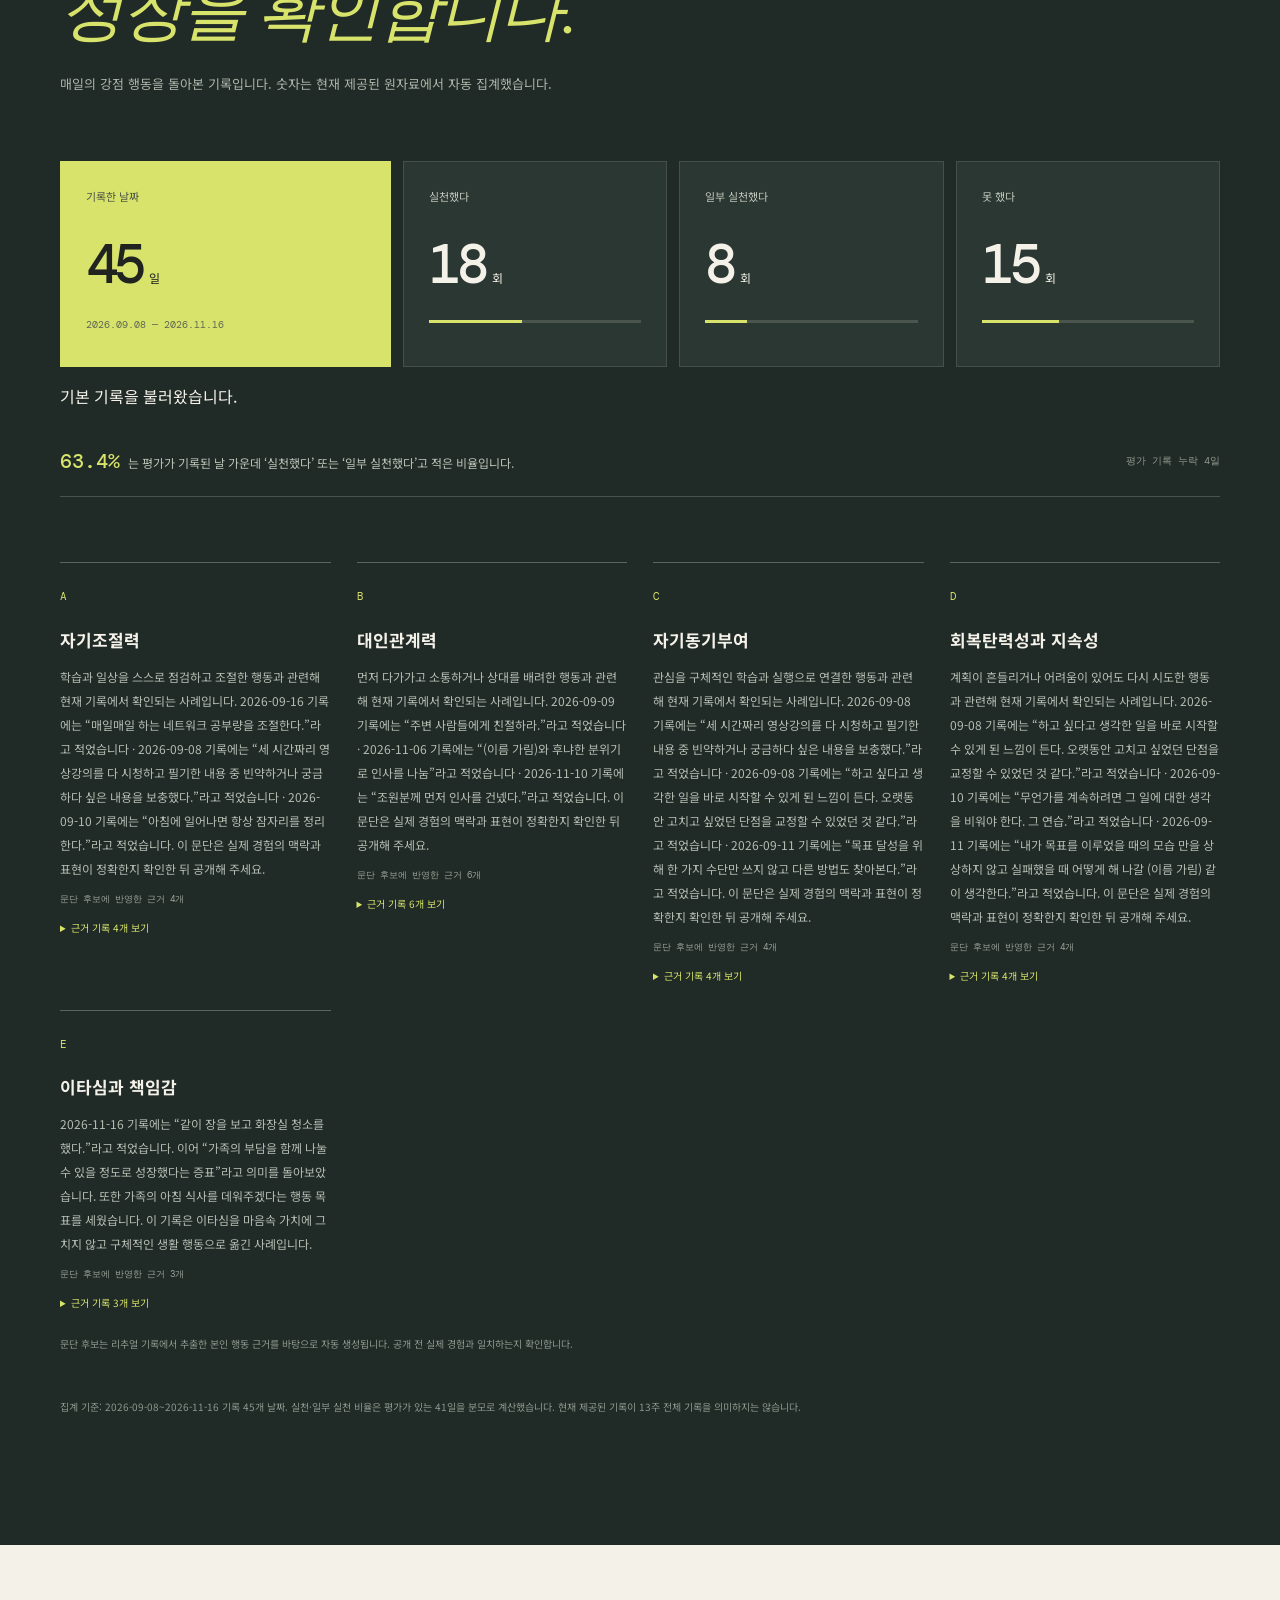
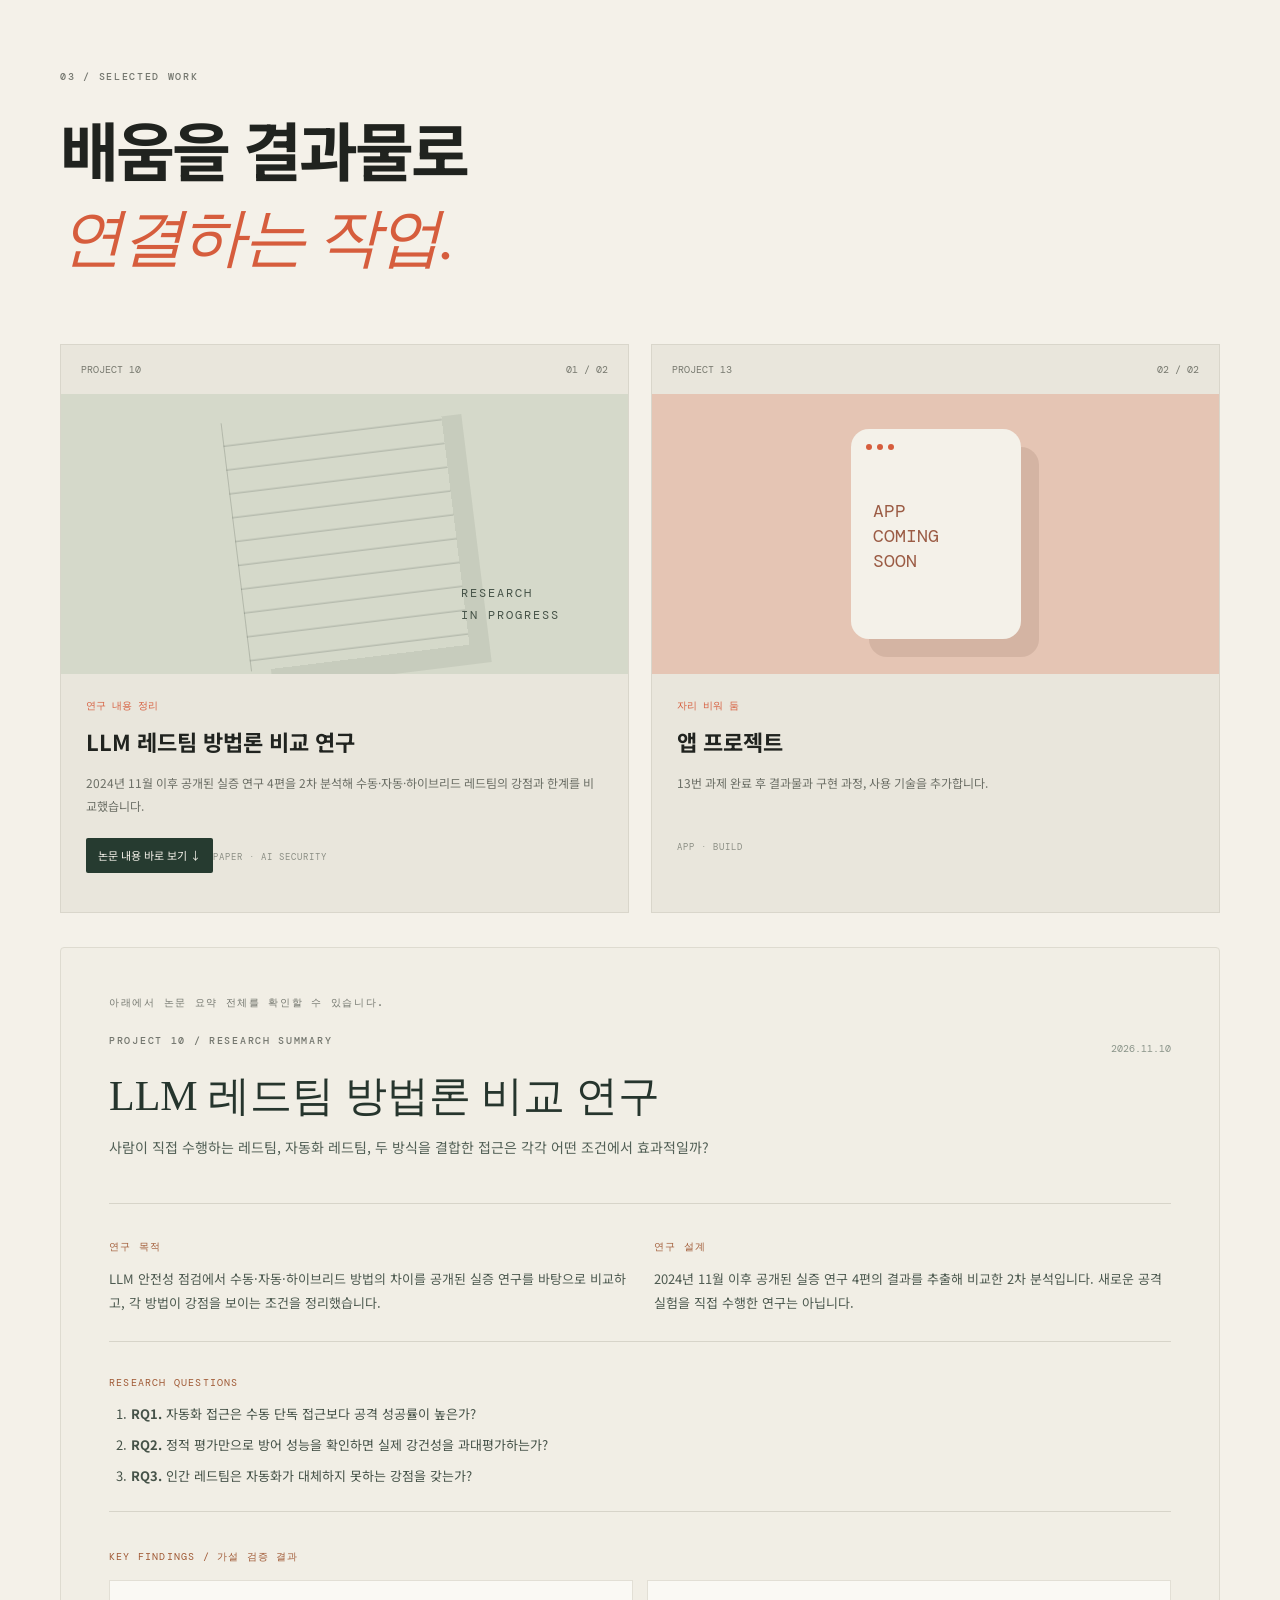
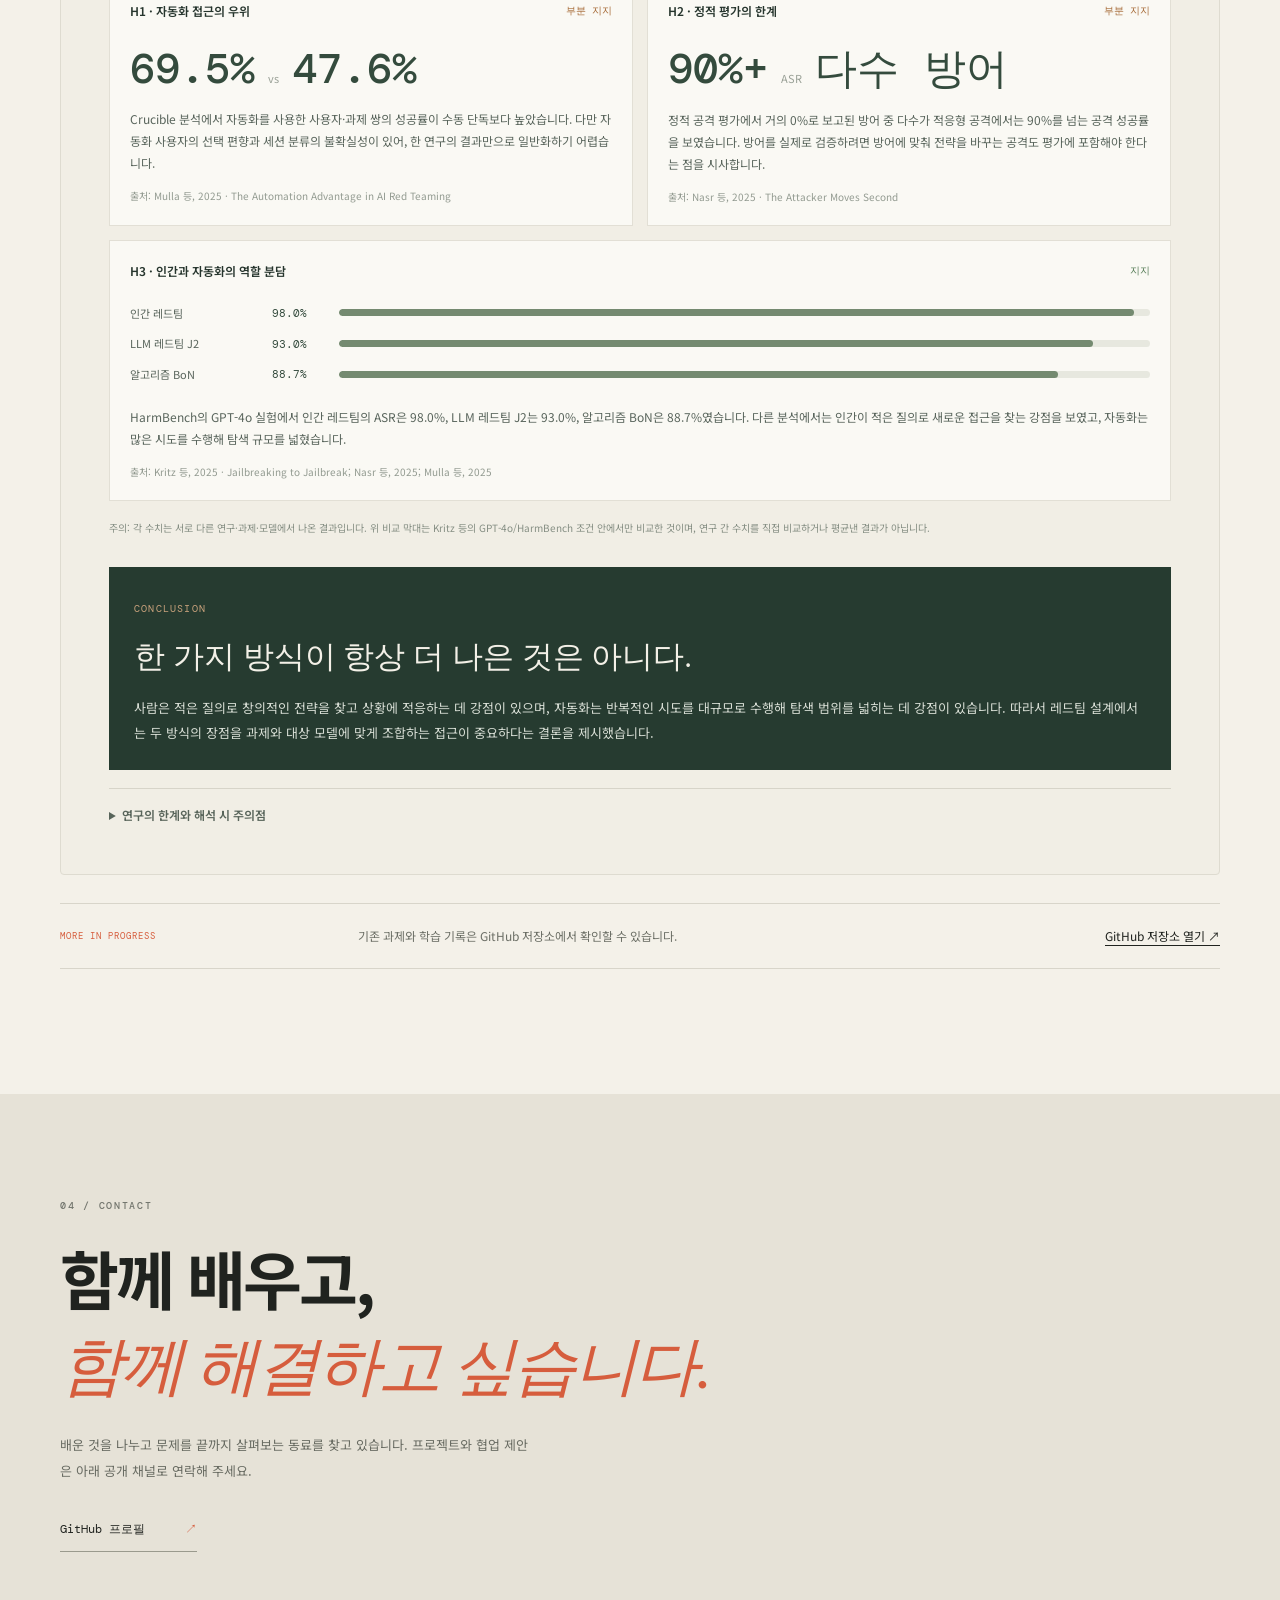
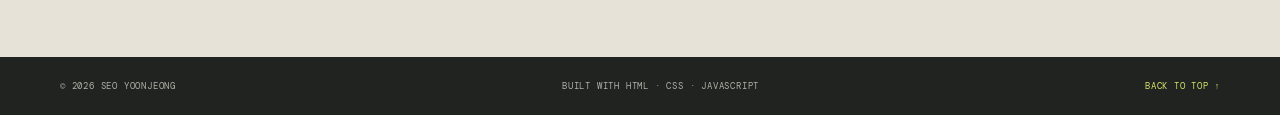
==== commit 896debe1: "Update index.html" ====
--- a/t11/index.html
+++ b/t11/index.html
@@ -140,8 +140,8 @@
         </article>
         <article class="work-card work-app">
           <div class="work-top"><span>PROJECT 13</span><span>02 / 02</span></div>
-          <div class="work-visual visual-app"><div class="app-window"><i></i><i></i><i></i><b>APP<br>COMING<br>SOON</b></div></div>
-          <div class="work-info"><p class="work-status">자리 비워 둠</p><h3>앱 프로젝트</h3><p>13번 과제 완료 후 결과물과 구현 과정, 사용 기술을 추가합니다.</p><span class="work-tag">APP · BUILD</span></div>
+          <div class="work-visual visual-app"><div class="app-window"><i></i><i></i><i></i><b>RED TEAM<br>PLAN<br>HELPER</b></div></div>
+          <div class="work-info"><p class="work-status">웹 앱 · 직접 사용 가능</p><h3>Red Team Plan Helper</h3><p>LLM 레드팀 연구 내용을 바탕으로 AI 서비스의 특성에 맞는 보안 평가 계획을 설계하는 웹 앱입니다.</p><a class="paper-jump" href="https://tjdbswjd0520-sys.github.io/skt-aleph-t/t_finalB/redteam_plan_helper/index.html" target="_blank" rel="noopener noreferrer">웹 앱 실행하기 ↗</a><span class="work-tag">APP · AI RED TEAMING</span></div>
         </article>
       </div>
 
